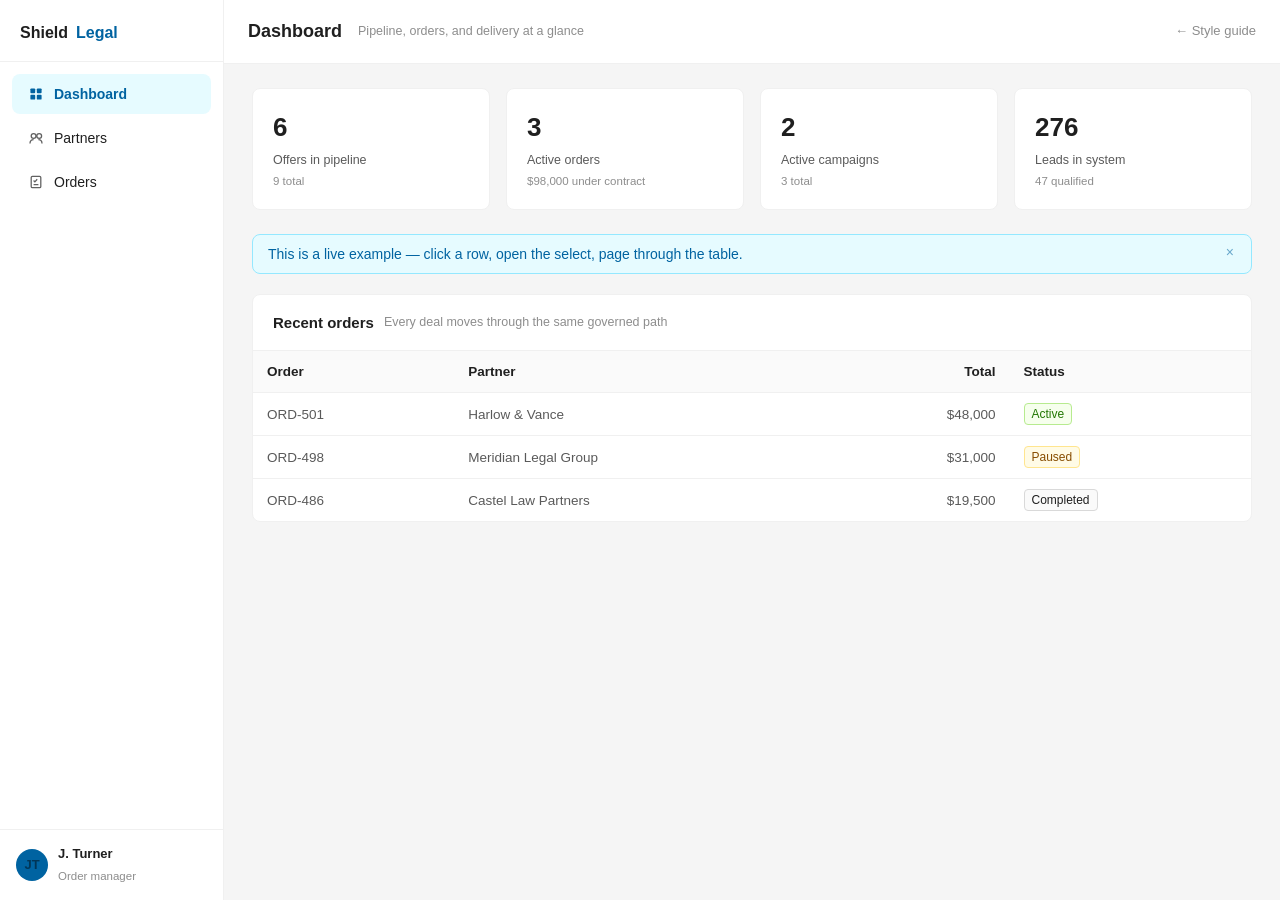
==== dashboard.html @ c0f263b8 "Add Shield Legal style guide and interactive dashboard example Standalone HTML/CSS/JS site (no build" ====
<!doctype html>
<html lang="en">
<head>
<meta charset="utf-8">
<title>Shield Legal — Dashboard Example</title>
<meta name="viewport" content="width=device-width, initial-scale=1">
<link rel="stylesheet" href="shield-tokens.css">
<style>
body{background:var(--bg-layout)}
.app-shell{display:flex;min-height:100vh}
.app-side{width:224px;flex-shrink:0;background:var(--bg-container);border-right:1px solid var(--border-secondary);display:flex;flex-direction:column}
.app-brand{padding:20px 20px 16px;font-weight:700;font-size:16px;color:var(--text);display:flex;align-items:center;gap:8px;border-bottom:1px solid var(--border-secondary)}
.app-brand span{color:var(--brand-blue-dark)}
.app-nav{padding:12px}
.app-nav .grp{font-size:11px;font-weight:600;letter-spacing:.05em;text-transform:uppercase;color:var(--text-quaternary);padding:14px 12px 6px}
.app-user{margin-top:auto;padding:14px 16px;border-top:1px solid var(--border-secondary);display:flex;align-items:center;gap:10px}
.app-user b{font-size:13px;display:block}
.app-user span{font-size:11.5px;color:var(--text-tertiary)}
.app-main{flex:1;min-width:0;display:flex;flex-direction:column}
.app-topbar{height:64px;flex-shrink:0;border-bottom:1px solid var(--border-secondary);background:var(--bg-container);display:flex;align-items:center;padding:0 24px;gap:16px}
.app-topbar h1{font-size:18px;flex-shrink:0}
.app-topbar .sub{font-size:12.5px;color:var(--text-tertiary)}
.app-topbar .spacer{flex:1}
.back-link{font-size:13px;color:var(--text-tertiary);text-decoration:none;display:flex;align-items:center;gap:6px}
.back-link:hover{color:var(--brand-blue-dark)}
.app-body{padding:24px 28px 60px;max-width:1180px}
.view{display:none}
.view.on{display:block}

.stat-grid{display:grid;grid-template-columns:repeat(4,1fr);gap:16px;margin-bottom:24px}
.stat-card{background:var(--bg-container);border:1px solid var(--border-secondary);border-radius:var(--radius-lg);padding:18px 20px}
.stat-card .n{font-size:26px;font-weight:600;color:var(--text)}
.stat-card .l{font-size:12.5px;color:var(--text-secondary);margin-top:3px}
.stat-card .d{font-size:11.5px;color:var(--text-tertiary);margin-top:2px}

.panel{background:var(--bg-container);border:1px solid var(--border-secondary);border-radius:var(--radius-lg);margin-bottom:20px}
.panel-h{display:flex;align-items:center;gap:10px;padding:16px 20px;border-bottom:1px solid var(--border-secondary);flex-wrap:wrap}
.panel-h h3{font-size:15px}
.panel-h .sub{font-size:12.5px;color:var(--text-tertiary)}
.toolbar{display:flex;gap:10px;align-items:center;padding:14px 20px;flex-wrap:wrap;border-bottom:1px solid var(--border-secondary)}
.toolbar .spacer{flex:1}
.pager-wrap{display:flex;justify-content:flex-end;padding:14px 20px}
.num{text-align:right;font-variant-numeric:tabular-nums}
</style>
</head>
<body>
<div class="app-shell">
  <aside class="app-side">
    <div class="app-brand">Shield<span>Legal</span></div>
    <nav class="app-nav">
      <div class="menu" data-onselect="dashSetView">
        <div class="m-item on" data-view="dashboard" onclick="sgSelectMenuItem(this)">
          <svg width="16" height="16" viewBox="0 0 20 20" fill="currentColor"><rect x="3" y="3" width="6" height="6" rx="1.2"/><rect x="11" y="3" width="6" height="6" rx="1.2"/><rect x="3" y="11" width="6" height="6" rx="1.2"/><rect x="11" y="11" width="6" height="6" rx="1.2"/></svg>
          Dashboard
        </div>
        <div class="m-item" data-view="partners" onclick="sgSelectMenuItem(this)">
          <svg width="16" height="16" viewBox="0 0 20 20" fill="none" stroke="currentColor" stroke-width="1.6"><circle cx="7" cy="7.5" r="3"/><circle cx="14" cy="7.5" r="3"/><path d="M2.5 17c0-3 1.9-5 4.5-5M17.5 17c0-3-1.9-5-4.5-5"/></svg>
          Partners
        </div>
        <div class="m-item" data-view="orders" onclick="sgSelectMenuItem(this)">
          <svg width="16" height="16" viewBox="0 0 20 20" fill="none" stroke="currentColor" stroke-width="1.6"><rect x="4" y="3" width="12" height="14" rx="1.5"/><path d="M7 8.2l1.6 1.6L11.5 6.6M7 13.2h6"/></svg>
          Orders
        </div>
      </div>
    </nav>
    <div class="app-user">
      <span class="avatar" style="width:32px;height:32px;font-size:13px">JT</span>
      <div><b>J. Turner</b><span>Order manager</span></div>
    </div>
  </aside>

  <div class="app-main">
    <div class="app-topbar">
      <h1 id="view-title">Dashboard</h1>
      <span class="sub" id="view-sub">Pipeline, orders, and delivery at a glance</span>
      <span class="spacer"></span>
      <a class="back-link" href="index.html">← Style guide</a>
    </div>

    <div class="app-body">

      <!-- ===== DASHBOARD VIEW ===== -->
      <div class="view on" data-view="dashboard">
        <div class="stat-grid">
          <div class="stat-card"><div class="n">6</div><div class="l">Offers in pipeline</div><div class="d">9 total</div></div>
          <div class="stat-card"><div class="n">3</div><div class="l">Active orders</div><div class="d">$98,000 under contract</div></div>
          <div class="stat-card"><div class="n">2</div><div class="l">Active campaigns</div><div class="d">3 total</div></div>
          <div class="stat-card"><div class="n">276</div><div class="l">Leads in system</div><div class="d">47 qualified</div></div>
        </div>

        <div class="alert a-info" style="margin-bottom:20px">This is a live example — click a row, open the select, page through the table.<button class="x" onclick="sgDismissAlert(this)">×</button></div>

        <div class="panel">
          <div class="panel-h"><h3>Recent orders</h3><span class="sub">Every deal moves through the same governed path</span></div>
          <table>
            <thead><tr><th>Order</th><th>Partner</th><th class="num">Total</th><th>Status</th></tr></thead>
            <tbody>
              <tr><td>ORD-501</td><td>Harlow &amp; Vance</td><td class="num">$48,000</td><td><span class="tag t-success">Active</span></td></tr>
              <tr><td>ORD-498</td><td>Meridian Legal Group</td><td class="num">$31,000</td><td><span class="tag t-warning">Paused</span></td></tr>
              <tr><td>ORD-486</td><td>Castel Law Partners</td><td class="num">$19,500</td><td><span class="tag">Completed</span></td></tr>
            </tbody>
          </table>
        </div>
      </div>

      <!-- ===== PARTNERS VIEW ===== -->
      <div class="view" data-view="partners">
        <div class="panel">
          <div class="toolbar">
            <input class="in" placeholder="Search partners…" style="width:240px">
            <span class="spacer"></span>
            <button class="btn btn-primary" onclick="sgOpenModal('onboard-modal')">+ Onboard partner</button>
          </div>
          <table>
            <thead><tr><th>Partner</th><th>Contacts</th><th>Status</th><th></th></tr></thead>
            <tbody>
              <tr><td>Meridian Legal Group</td><td>2 contacts</td><td><span class="tag t-success">Active</span></td><td><button class="btn btn-text btn-sm">Edit</button></td></tr>
              <tr><td>Harlow &amp; Vance</td><td>1 contact</td><td><span class="tag t-success">Active</span></td><td><button class="btn btn-text btn-sm">Edit</button></td></tr>
              <tr><td>Castel Law Partners</td><td>1 contact</td><td><span class="tag t-success">Active</span></td><td><button class="btn btn-text btn-sm">Edit</button></td></tr>
              <tr><td>Whitfield &amp; Cole</td><td>0 contacts</td><td><span class="tag">Archived</span></td><td><button class="btn btn-text btn-sm">Edit</button></td></tr>
            </tbody>
          </table>
          <div class="pager-wrap">
            <div class="pg" id="pg-partners" data-current="1" data-max="2">
              <button class="pg-item muted" data-prev onclick="sgPagePrev('pg-partners')">‹</button>
              <button class="pg-item active" data-page="1" onclick="sgSetPage('pg-partners',1,2)">1</button>
              <button class="pg-item" data-page="2" onclick="sgSetPage('pg-partners',2,2)">2</button>
              <button class="pg-item" data-next onclick="sgPageNext('pg-partners')">›</button>
            </div>
          </div>
        </div>
      </div>

      <!-- ===== ORDERS VIEW ===== -->
      <div class="view" data-view="orders">
        <div class="panel">
          <div style="padding:14px 20px 0">
            <div class="tabs-bar" id="orders-tabs">
              <button class="tab on" data-tab="all" onclick="sgShowTab('orders-tabs','all','all'); ordersFilter('all')">All</button>
              <button class="tab" data-tab="active" onclick="sgShowTab('orders-tabs','active','active'); ordersFilter('active')">Active</button>
              <button class="tab" data-tab="paused" onclick="sgShowTab('orders-tabs','paused','paused'); ordersFilter('paused')">Paused</button>
            </div>
          </div>
          <div class="toolbar">
            <div class="selectbox" id="sel-orders">
              <div class="sel-face" style="width:160px" onclick="sgToggleSelect('sel-orders')"><span class="label">Sort: Newest</span><span class="car">▾</span></div>
              <div class="sel-panel" style="width:160px">
                <div class="sel-opt active" data-value="new" onclick="sgPickOption('sel-orders','new',this.textContent)">Newest</div>
                <div class="sel-opt" data-value="value" onclick="sgPickOption('sel-orders','value',this.textContent)">Highest value</div>
              </div>
            </div>
            <span class="spacer"></span>
            <button class="btn btn-default">Export</button>
          </div>
          <table>
            <thead><tr><th>Order</th><th>Partner</th><th class="num">Total</th><th>Status</th></tr></thead>
            <tbody id="orders-rows">
              <tr data-status="active"><td>ORD-501</td><td>Harlow &amp; Vance</td><td class="num">$48,000</td><td><span class="tag t-success">Active</span></td></tr>
              <tr data-status="paused"><td>ORD-498</td><td>Meridian Legal Group</td><td class="num">$31,000</td><td><span class="tag t-warning">Paused</span></td></tr>
              <tr data-status="active"><td>ORD-479</td><td>Summit Funding Partners</td><td class="num">$62,000</td><td><span class="tag t-success">Active</span></td></tr>
              <tr data-status="paused"><td>ORD-455</td><td>Castel Law Partners</td><td class="num">$14,200</td><td><span class="tag t-warning">Paused</span></td></tr>
            </tbody>
          </table>
        </div>
      </div>

    </div>
  </div>
</div>

<div class="ovl" id="onboard-modal">
  <div class="modal wide">
    <div class="modal-h">Onboard new partner <button onclick="sgCloseModal('onboard-modal')">×</button></div>
    <div class="modal-b">
      <div style="display:flex;flex-direction:column;gap:12px">
        <div><label class="hint" style="display:block;margin-bottom:4px;color:var(--text)">Partner name</label><input class="in" style="width:100%" placeholder="e.g. Meadow Law Group"></div>
        <div><label class="hint" style="display:block;margin-bottom:4px;color:var(--text)">MSA effective date</label><input class="in" style="width:100%" type="date"></div>
        <label class="crow"><span class="track" onclick="sgToggleSwitch(this)"><span class="thumb"></span></span>This partner requires system integration</label>
      </div>
    </div>
    <div class="modal-f"><button class="btn btn-default" onclick="sgCloseModal('onboard-modal')">Cancel</button><button class="btn btn-primary" onclick="sgCloseModal('onboard-modal')">Onboard partner</button></div>
  </div>
</div>

<script src="shield.js"></script>
<script>
const VIEW_META = {
  dashboard: ['Dashboard', 'Pipeline, orders, and delivery at a glance'],
  partners:  ['Partners', 'Pre-onboarded law firms and funding partners'],
  orders:    ['Orders', 'The authoritative record of every approved deal'],
};
function dashSetView(view){
  document.querySelectorAll('.view').forEach(v => v.classList.toggle('on', v.dataset.view === view));
  const meta = VIEW_META[view];
  document.getElementById('view-title').textContent = meta[0];
  document.getElementById('view-sub').textContent = meta[1];
}
function ordersFilter(status){
  document.querySelectorAll('#orders-rows tr').forEach(row => {
    row.style.display = (status === 'all' || row.dataset.status === status) ? '' : 'none';
  });
}
</script>
</body>
</html>
---- shield-tokens.css ----
:root{
  /* primary ramp — Ant Design's palette algorithm, seeded from Shield's brand blue */
  --blue-1:#e6fbff; --blue-2:#bdf3ff; --blue-3:#94e8ff; --blue-4:#6bdaff; --blue-5:#41c6fa;
  --blue-6:#18abed; --blue-7:#0a85c7; --blue-8:#0063a1; --blue-9:#00477a; --blue-10:#002e54;
  --brand-blue:var(--blue-6); --brand-blue-dark:var(--blue-8);

  /* neutrals — Ant Design's colorText/colorFill/colorBg system, exact */
  --text:rgba(0,0,0,.88); --text-secondary:rgba(0,0,0,.65); --text-tertiary:rgba(0,0,0,.45); --text-quaternary:rgba(0,0,0,.25);
  --border:#d9d9d9; --border-secondary:#f0f0f0;
  --fill:rgba(0,0,0,.15); --fill-secondary:rgba(0,0,0,.06); --fill-tertiary:rgba(0,0,0,.04); --fill-quaternary:rgba(0,0,0,.02);
  --bg-container:#ffffff; --bg-layout:#f5f5f5; --bg-elevated:#ffffff; --bg-spotlight:rgba(0,0,0,.85);

  /* functional — Ant Design's real ramps, pushed to the step that clears 4.5:1 for text */
  --success:#237804; --success-bg:#f6ffed; --success-border:#b7eb8f;
  --warning:#874d00; --warning-bg:#fffbe6; --warning-border:#ffe58f;
  --error:#cf1322;   --error-bg:#fff1f0;   --error-border:#ffa39e;
  --info:var(--brand-blue-dark); --info-bg:var(--blue-1); --info-border:var(--blue-3);

  /* spacing — Ant Design's full 8-step padding/margin scale */
  --space-1:4px; --space-2:8px; --space-3:12px; --space-4:16px; --space-5:20px; --space-6:24px; --space-7:32px; --space-8:48px;

  /* radius — Ant Design's borderRadiusXS/SM/base/LG, plus Shield's own pill */
  --radius-xs:2px; --radius-sm:4px; --radius-md:6px; --radius-lg:8px; --radius-full:999px;

  /* shadow — Ant Design's own layered formulas */
  --shadow-sm:0 1px 2px 0 rgba(0,0,0,.05), 0 1px 6px -1px rgba(0,0,0,.03), 0 2px 4px 0 rgba(0,0,0,.03);
  --shadow-md:0 6px 16px 0 rgba(0,0,0,.08), 0 3px 6px -4px rgba(0,0,0,.12), 0 9px 28px 8px rgba(0,0,0,.05);

  --font: -apple-system, BlinkMacSystemFont, 'Segoe UI', Roboto, 'Helvetica Neue', Arial, 'Noto Sans', sans-serif;
  --font-mono: 'SFMono-Regular', Consolas, 'Liberation Mono', Menlo, monospace;
}
*{box-sizing:border-box}
html{scroll-behavior:smooth}
body{margin:0;font-family:var(--font);color:var(--text);background:var(--bg-layout);font-size:14px;line-height:1.5714285714}
h1,h2,h3,h4{font-family:var(--font);color:var(--text);margin:0;font-weight:600}
a{color:var(--brand-blue-dark)}
code{font-family:var(--font-mono);font-size:12.5px;background:var(--fill-tertiary);padding:1px 5px;border-radius:var(--radius-xs);color:var(--text)}
table{border-collapse:collapse;width:100%;font-size:13.5px}
th{text-align:left;padding:10px 14px;background:var(--fill-quaternary);border-bottom:1px solid var(--border-secondary);font-weight:600;color:var(--text)}
td{padding:10px 14px;border-bottom:1px solid var(--border-secondary);color:var(--text-secondary)}
tbody tr:hover td{background:var(--fill-quaternary)}
tbody tr:last-child td{border-bottom:none}
button{font:inherit}

/* ---- buttons ---- */
.btn{font-family:var(--font);font-size:14px;font-weight:400;line-height:22px;border-radius:var(--radius-md);border:1px solid transparent;padding:4px 15px;height:32px;box-sizing:border-box;display:inline-flex;align-items:center;gap:6px;cursor:pointer;transition:background .15s,border-color .15s,color .15s}
.btn-primary{background:var(--brand-blue-dark);color:#fff}
.btn-primary:hover{background:var(--blue-7)}
.btn-default{background:var(--bg-container);color:var(--text);border-color:var(--border)}
.btn-default:hover{color:var(--brand-blue-dark);border-color:var(--brand-blue-dark)}
.btn-dashed{background:var(--bg-container);color:var(--text);border-color:var(--border);border-style:dashed}
.btn-dashed:hover{color:var(--brand-blue-dark);border-color:var(--brand-blue-dark)}
.btn-text{background:transparent;color:var(--text);border-color:transparent}
.btn-text:hover{background:var(--fill-secondary)}
.btn-link{background:transparent;color:var(--brand-blue-dark);border-color:transparent;padding-inline:0}
.btn-link:hover{color:var(--blue-7)}
.btn-danger{background:var(--error);color:#fff}
.btn-danger:hover{background:#e84749}
.btn-disabled,.btn[disabled]{background:var(--fill-tertiary)!important;color:var(--text-quaternary)!important;border-color:var(--border)!important;cursor:not-allowed}
.btn-sm{height:24px;padding:0 7px}
.btn-lg{height:40px;padding:6px 15px;font-size:16px}

/* ---- inputs ---- */
.in{font-family:var(--font);font-size:14px;color:var(--text);background:var(--bg-container);border:1px solid var(--border);border-radius:var(--radius-md);padding:4px 11px;height:32px;box-sizing:border-box;width:200px;outline:none;transition:border-color .15s,box-shadow .15s}
.in::placeholder{color:var(--text-quaternary)}
.in:hover{border-color:var(--blue-5)}
.in:focus{border-color:var(--brand-blue);box-shadow:0 0 0 2px rgba(24,171,237,.15)}
.in-disabled,.in[disabled]{background:var(--fill-tertiary);color:var(--text-quaternary)}
.in-error{border-color:var(--error)}
.in-error:focus{border-color:var(--error);box-shadow:0 0 0 2px rgba(207,19,34,.12)}
.hint{font-size:12px;color:var(--text-tertiary)}

/* ---- select ---- */
.selectbox{position:relative;display:inline-block}
.sel-face{font-size:14px;color:var(--text);background:var(--bg-container);border:1px solid var(--border);border-radius:var(--radius-md);padding:4px 11px;height:32px;box-sizing:border-box;width:200px;display:flex;align-items:center;justify-content:space-between;cursor:pointer;user-select:none}
.sel-face:hover{border-color:var(--blue-5)}
.selectbox.open .sel-face{border-color:var(--brand-blue);box-shadow:0 0 0 2px rgba(24,171,237,.15)}
.sel-face .car{color:var(--text-quaternary);font-size:10px;transition:transform .15s}
.selectbox.open .car{transform:rotate(180deg)}
.sel-panel{position:absolute;top:calc(100% + 4px);left:0;width:200px;background:var(--bg-elevated);border-radius:var(--radius-lg);box-shadow:var(--shadow-md);padding:4px;z-index:20;display:none}
.selectbox.open .sel-panel{display:block}
.sel-opt{font-size:14px;padding:5px 12px;border-radius:var(--radius-sm);color:var(--text);cursor:pointer}
.sel-opt:hover{background:var(--fill-secondary)}
.sel-opt.active{background:var(--blue-1);color:var(--brand-blue-dark);font-weight:600}

/* ---- checkbox / radio / switch ---- */
.crow{display:flex;align-items:center;gap:8px;font-size:14px;color:var(--text);cursor:pointer;user-select:none}
.box{width:16px;height:16px;border-radius:var(--radius-sm);border:1px solid var(--border);background:var(--bg-container);display:inline-flex;align-items:center;justify-content:center;flex-shrink:0;transition:background .15s,border-color .15s}
.box svg{display:none;width:10px;height:10px}
.box.on{background:var(--brand-blue-dark);border-color:var(--brand-blue-dark)}
.box.on svg{display:block}
.box.disabled{background:var(--fill-tertiary);cursor:not-allowed}
.radio{width:16px;height:16px;border-radius:50%;border:1px solid var(--border);background:var(--bg-container);display:inline-flex;align-items:center;justify-content:center;flex-shrink:0}
.radio.on{border-color:var(--brand-blue-dark)}
.radio.on::after{content:"";width:8px;height:8px;border-radius:50%;background:var(--brand-blue-dark)}
.track{width:44px;height:22px;border-radius:var(--radius-full);background:var(--text-quaternary);position:relative;cursor:pointer;flex-shrink:0;transition:background .15s}
.track.on{background:var(--brand-blue-dark)}
.thumb{width:18px;height:18px;border-radius:50%;background:#fff;position:absolute;top:2px;left:2px;box-shadow:0 2px 4px rgba(0,0,0,.2);transition:left .15s}
.track.on .thumb{left:24px}
.track.disabled{opacity:.4;cursor:not-allowed}

/* ---- tag / badge / avatar ---- */
.tag{display:inline-flex;align-items:center;gap:5px;font-size:12px;line-height:20px;border-radius:var(--radius-sm);border:1px solid var(--border);background:var(--fill-quaternary);color:var(--text);padding:0 7px}
.tag button{background:none;border:none;padding:0;color:inherit;opacity:.6;cursor:pointer;font-size:11px;line-height:1}
.tag button:hover{opacity:1}
.t-success{background:var(--success-bg);border-color:var(--success-border);color:var(--success)}
.t-warning{background:var(--warning-bg);border-color:var(--warning-border);color:var(--warning)}
.t-error{background:var(--error-bg);border-color:var(--error-border);color:var(--error)}
.t-info{background:var(--info-bg);border-color:var(--info-border);color:var(--info)}
.badge-wrap{position:relative;display:inline-flex}
.dot{width:6px;height:6px;border-radius:50%;background:var(--error);position:absolute;top:-1px;right:-1px;border:1px solid var(--bg-container)}
.count{min-width:20px;height:20px;border-radius:var(--radius-full);background:var(--error);color:#fff;font-size:12px;line-height:20px;text-align:center;padding:0 6px;position:absolute;top:-10px;right:-10px}
.icon-box{width:32px;height:32px;border-radius:var(--radius-sm);background:var(--fill-quaternary);border:1px solid var(--border-secondary);display:inline-flex;align-items:center;justify-content:center;color:var(--text-tertiary)}
.avatar{border-radius:50%;background:var(--brand-blue-dark);color:#fff;font-weight:600;display:inline-flex;align-items:center;justify-content:center;flex-shrink:0}

/* ---- card / alert / table ---- */
.card{background:var(--bg-container);border:1px solid var(--border-secondary);border-radius:var(--radius-lg)}
.card.elevated{box-shadow:var(--shadow-md);border-color:transparent}
.card.hoverable{transition:box-shadow .15s,border-color .15s;cursor:pointer}
.card.hoverable:hover{box-shadow:var(--shadow-md);border-color:transparent}
.card-h{padding:0 var(--space-6);min-height:56px;display:flex;align-items:center;border-bottom:1px solid var(--border-secondary);font-weight:600;font-size:15px;gap:8px}
.card-b{padding:var(--space-6);font-size:13.5px;color:var(--text-secondary);line-height:22px}
.alert{display:flex;gap:10px;padding:8px 15px;border-radius:var(--radius-lg);border:1px solid;font-size:14px;align-items:flex-start}
.alert.desc{padding:20px 24px}
.alert-desc{color:var(--text-secondary);font-size:13.5px;margin-top:4px}
.alert .x{margin-left:auto;background:none;border:none;color:inherit;opacity:.55;cursor:pointer;font-size:14px;line-height:1;padding:2px}
.alert .x:hover{opacity:1}
.a-success{background:var(--success-bg);border-color:var(--success-border);color:var(--success)}
.a-warning{background:var(--warning-bg);border-color:var(--warning-border);color:var(--warning)}
.a-error{background:var(--error-bg);border-color:var(--error-border);color:var(--error)}
.a-info{background:var(--info-bg);border-color:var(--info-border);color:var(--info)}

/* ---- modal ---- */
.ovl{position:fixed;inset:0;background:rgba(0,0,0,.45);display:none;align-items:center;justify-content:center;z-index:100}
.ovl.open{display:flex}
.modal{background:var(--bg-elevated);border-radius:var(--radius-lg);width:420px;box-shadow:var(--shadow-md)}
.modal.wide{width:640px}
.modal-h{padding:20px 24px 0;font-size:16px;font-weight:600;display:flex;justify-content:space-between;align-items:center}
.modal-h button{background:none;border:none;color:var(--text-tertiary);font-size:16px;cursor:pointer;padding:4px;border-radius:var(--radius-sm)}
.modal-h button:hover{background:var(--fill-secondary);color:var(--text)}
.modal-b{padding:12px 24px 20px;font-size:14px;color:var(--text-secondary);line-height:22px}
.modal-f{padding:0 24px 20px;display:flex;gap:8px;justify-content:flex-end}

/* ---- tooltip ---- */
[data-tip]{position:relative}
[data-tip]::after{content:attr(data-tip);position:absolute;bottom:calc(100% + 8px);left:50%;transform:translateX(-50%);background:var(--bg-spotlight);color:#fff;font-size:12px;line-height:18px;padding:6px 8px;border-radius:var(--radius-md);white-space:nowrap;max-width:250px;opacity:0;pointer-events:none;transition:opacity .12s;z-index:30}
[data-tip]:hover::after{opacity:1}

/* ---- pagination ---- */
.pg{display:flex;align-items:center;gap:6px}
.pg-item{width:32px;height:32px;border-radius:var(--radius-md);display:inline-flex;align-items:center;justify-content:center;font-size:14px;color:var(--text);border:1px solid transparent;cursor:pointer;background:none}
.pg-item:hover{color:var(--brand-blue-dark)}
.pg-item.active{border-color:var(--brand-blue-dark);color:var(--brand-blue-dark);font-weight:600}
.pg-item.muted{color:var(--text-quaternary);cursor:default}
.pg-item.muted:hover{color:var(--text-quaternary)}
.pg-item[disabled]{opacity:.4;cursor:not-allowed}

/* ---- menu ---- */
.menu{display:flex;flex-direction:column;gap:4px}
.m-item{height:40px;padding:0 16px;border-radius:var(--radius-lg);display:flex;align-items:center;gap:10px;font-size:14px;color:var(--text);cursor:pointer}
.m-item:hover{background:var(--fill-secondary)}
.m-item.on{background:var(--blue-1);color:var(--brand-blue-dark);font-weight:600}
.m-item svg{flex-shrink:0;opacity:.7}
.m-item.on svg{opacity:1}

/* ---- tabs ---- */
.tabs-bar{display:flex;gap:28px;border-bottom:1px solid var(--border-secondary)}
.tab{padding-bottom:12px;font-size:14px;color:var(--text-secondary);position:relative;cursor:pointer;background:none;border:none;font-family:inherit}
.tab:hover{color:var(--text)}
.tab.on{color:var(--brand-blue-dark);font-weight:600}
.tab.on::after{content:"";position:absolute;bottom:-1px;left:0;right:0;height:2px;background:var(--brand-blue-dark);border-radius:1px}
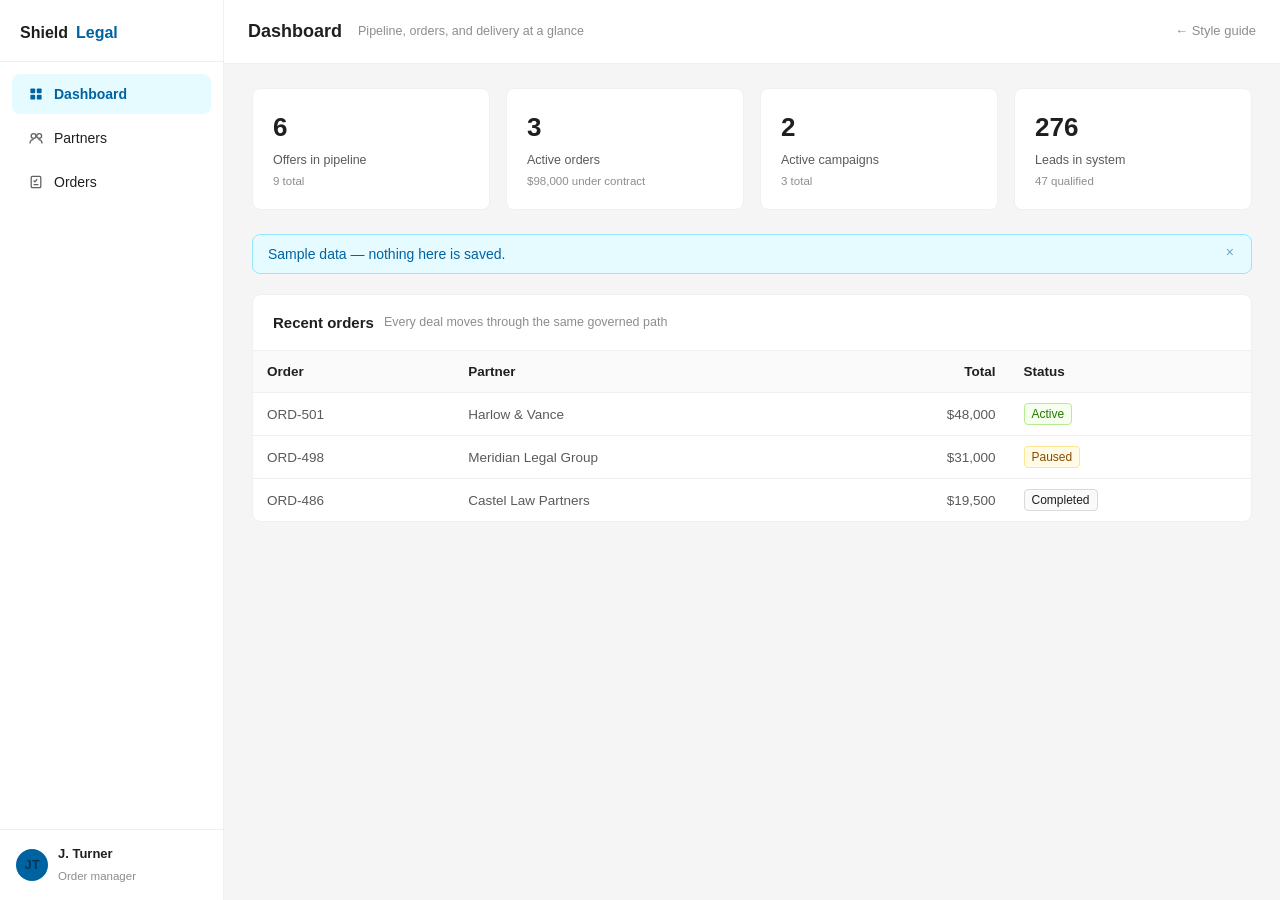
==== commit 0f0af9dd: "Tighten style guide copy and add palette reference images Trims verbose Ant Design explanations to p" ====
--- a/dashboard.html
+++ b/dashboard.html
@@ -88,7 +88,7 @@
           <div class="stat-card"><div class="n">276</div><div class="l">Leads in system</div><div class="d">47 qualified</div></div>
         </div>
 
-        <div class="alert a-info" style="margin-bottom:20px">This is a live example — click a row, open the select, page through the table.<button class="x" onclick="sgDismissAlert(this)">×</button></div>
+        <div class="alert a-info" style="margin-bottom:20px">Sample data — nothing here is saved.<button class="x" onclick="sgDismissAlert(this)">×</button></div>
 
         <div class="panel">
           <div class="panel-h"><h3>Recent orders</h3><span class="sub">Every deal moves through the same governed path</span></div>
